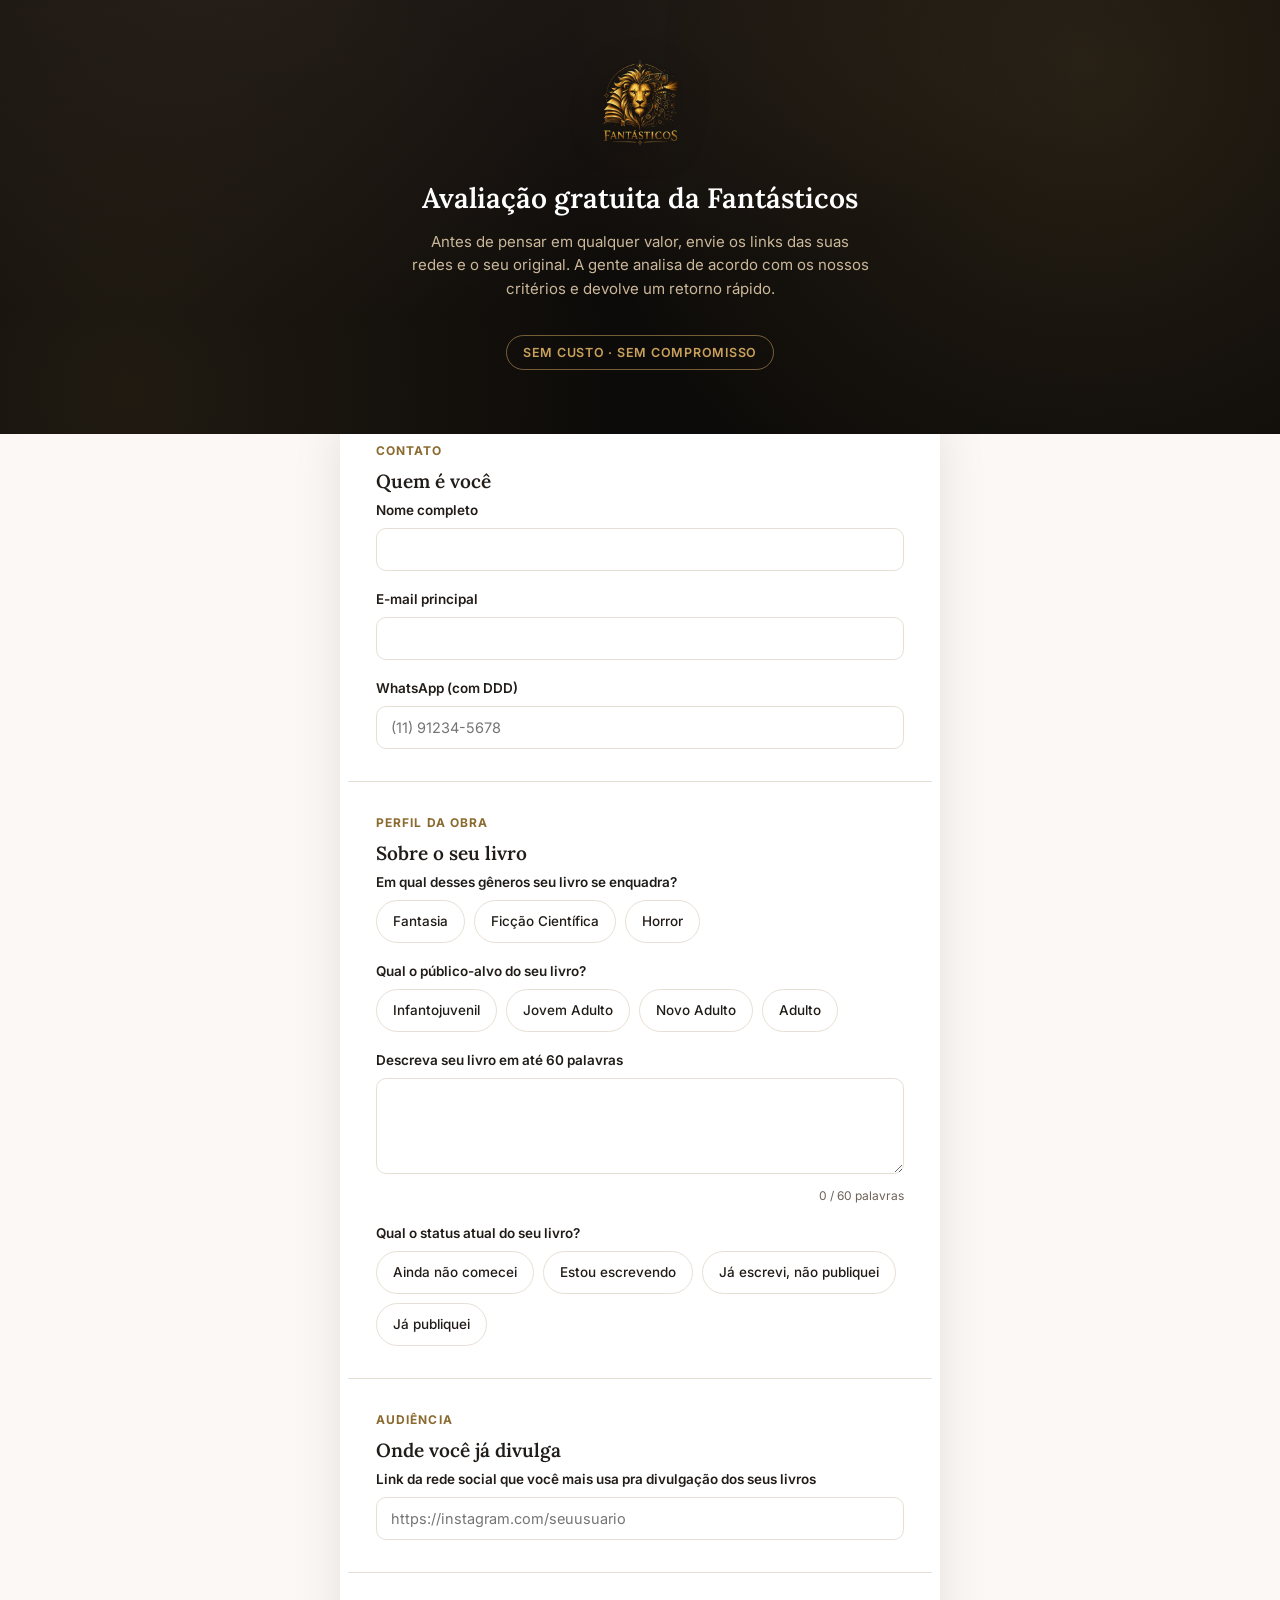
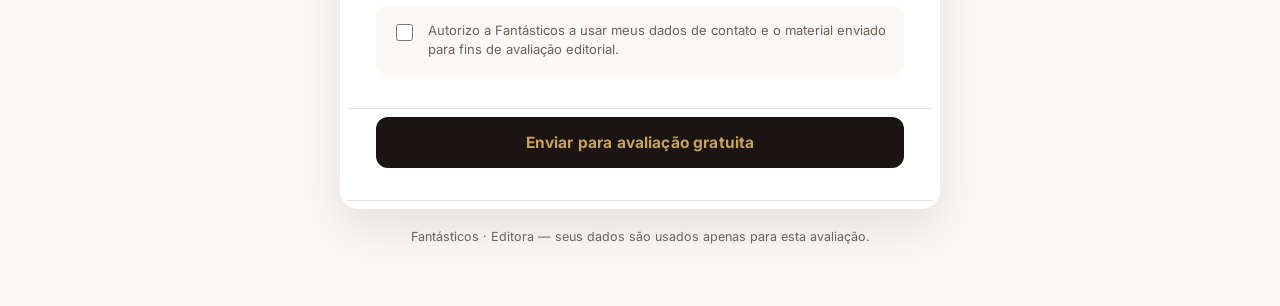
==== formulario-fantasticos.html @ 7248d21a "Add files via upload" ====
<!DOCTYPE html>
<html lang="pt-BR">
<head>
<meta charset="UTF-8">
<meta name="viewport" content="width=device-width, initial-scale=1.0">
<title>Fantásticos — Avaliação Gratuita</title>
<link rel="preconnect" href="https://fonts.googleapis.com">
<link rel="preconnect" href="https://fonts.gstatic.com" crossorigin>
<link href="https://fonts.googleapis.com/css2?family=Lora:ital,wght@0,500;0,600;0,700;1,500&family=Inter:wght@400;500;600;700&display=swap" rel="stylesheet">
<style>
  :root{
    --black:#1A1512;
    --black-deep:#0D0B09;
    --gold:#C9A15C;
    --gold-deep:#8A6A2F;
    --cream:#FBF8F6;
    --ink:#211C18;
    --muted:#6E6259;
    --line:#E7DFD5;
  }
  *{box-sizing:border-box;}
  html,body{margin:0;padding:0;}
  body{
    background:var(--cream);
    color:var(--ink);
    font-family:'Inter',sans-serif;
    line-height:1.55;
    -webkit-font-smoothing:antialiased;
  }
  h1,h2,h3{
    font-family:'Lora',serif;
    color:var(--ink);
    margin:0;
  }
  .hero{
    background:radial-gradient(120% 140% at 20% -10%, #241d18 0%, var(--black-deep) 60%);
    padding:56px 24px 64px;
    text-align:center;
    position:relative;
    overflow:hidden;
  }
  .hero::before{
    content:"";
    position:absolute; inset:0;
    background:
      radial-gradient(circle at 85% 15%, rgba(201,161,92,0.14), transparent 45%),
      radial-gradient(circle at 10% 90%, rgba(201,161,92,0.10), transparent 40%);
    pointer-events:none;
  }
  .hero img{
    width:96px; height:96px; object-fit:contain;
    position:relative; z-index:1;
    filter:drop-shadow(0 6px 18px rgba(0,0,0,0.45));
  }
  .hero h1{
    color:#fff; font-size:28px; font-weight:600;
    margin-top:18px; position:relative; z-index:1;
  }
  .hero p{
    color:#CBB89A; font-size:15px; margin-top:10px;
    max-width:460px; margin-left:auto; margin-right:auto;
    position:relative; z-index:1;
  }
  .hero .badge{
    display:inline-block; margin-top:20px; position:relative; z-index:1;
    border:1px solid rgba(201,161,92,0.55);
    color:var(--gold); font-size:12.5px; letter-spacing:0.06em;
    text-transform:uppercase; padding:7px 16px; border-radius:999px;
    font-weight:600;
  }

  .wrap{max-width:640px; margin:-32px auto 60px; padding:0 20px;}
  form{
    background:#fff; border-radius:18px;
    box-shadow:0 20px 50px rgba(20,14,10,0.10);
    padding:8px;
  }
  .section{padding:32px 28px; border-bottom:1px solid var(--line);}
  .section:last-of-type{border-bottom:none;}
  .eyebrow{
    font-size:12px; font-weight:700; letter-spacing:0.09em;
    text-transform:uppercase; color:var(--gold-deep); margin-bottom:6px;
  }
  .section h2{font-size:19px; font-weight:600; margin-bottom:4px;}
  .section .hint{color:var(--muted); font-size:13.5px; margin-bottom:18px;}

  .field{margin-bottom:18px;}
  .field:last-child{margin-bottom:0;}
  label.field-label{
    display:block; font-size:13.5px; font-weight:600;
    color:var(--ink); margin-bottom:7px;
  }
  input[type=text], input[type=email], input[type=tel], input[type=url], textarea{
    width:100%; border:1.5px solid var(--line); border-radius:10px;
    padding:12px 14px; font-family:'Inter',sans-serif; font-size:14.5px;
    color:var(--ink); background:#fff; transition:border-color .15s, box-shadow .15s;
  }
  input:focus, textarea:focus{
    outline:none; border-color:var(--gold);
    box-shadow:0 0 0 3px rgba(201,161,92,0.18);
  }
  textarea{resize:vertical; min-height:96px;}

  .word-count{font-size:12px; color:var(--muted); margin-top:6px; text-align:right;}
  .word-count.over{color:#B3432E; font-weight:600;}

  .chip-group{display:flex; flex-wrap:wrap; gap:9px;}
  .chip{
    position:relative;
  }
  .chip input{position:absolute; opacity:0; width:0; height:0;}
  .chip label{
    display:block; cursor:pointer; user-select:none;
    padding:10px 16px; border-radius:999px;
    border:1.5px solid var(--line); font-size:13.5px; font-weight:500;
    color:var(--ink); background:#fff; transition:all .15s;
  }
  .chip input:checked + label{
    background:var(--black); border-color:var(--black); color:var(--gold);
  }
  .chip label:hover{border-color:var(--gold-deep);}

  #upload-section{display:none;}
  input[type=file]{
    width:100%; border:1.5px dashed var(--line); border-radius:10px;
    padding:16px 14px; font-family:'Inter',sans-serif; font-size:13.5px;
    color:var(--muted); background:#FBF8F6;
  }

  .consent{
    display:flex; gap:12px; align-items:flex-start;
    background:var(--cream); border-radius:12px; padding:16px;
  }
  .consent input{margin-top:3px; width:17px; height:17px; accent-color:var(--gold-deep); flex-shrink:0;}
  .consent label{font-size:13px; color:var(--muted); line-height:1.5;}

  button[type=submit]{
    width:100%; background:var(--black); color:var(--gold);
    border:none; border-radius:12px; padding:16px; font-size:15.5px;
    font-weight:700; font-family:'Inter',sans-serif; cursor:pointer;
    transition:background .15s, transform .1s; letter-spacing:0.01em;
  }
  button[type=submit]:hover{background:#2b241e;}
  button[type=submit]:active{transform:scale(0.99);}
  button[type=submit]:disabled{opacity:0.6; cursor:not-allowed;}

  .footer-note{
    text-align:center; color:var(--muted); font-size:12.5px;
    margin-top:18px; padding:0 20px;
  }

  #status-msg{
    display:none; text-align:center; padding:48px 28px;
  }
  #status-msg.show{display:block;}
  #status-msg img{width:56px; height:56px; object-fit:contain; margin-bottom:18px;}
  #status-msg h2{font-size:21px; margin-bottom:10px;}
  #status-msg p{color:var(--muted); font-size:14.5px; max-width:400px; margin:0 auto;}
  #error-msg{
    display:none; background:#FBEAE6; border:1px solid #E3B7AA; color:#8C3A22;
    border-radius:10px; padding:12px 14px; font-size:13.5px; margin:0 28px 20px;
  }
  #error-msg.show{display:block;}

  @media (max-width:480px){
    .hero{padding:44px 18px 56px;}
    .section{padding:26px 20px;}
  }
</style>
</head>
<body>

  <div class="hero">
    <img src="[data-uri]" alt="Fantásticos">
    <h1>Avaliação gratuita da Fantásticos</h1>
    <p>Antes de pensar em qualquer valor, envie os links das suas redes e o seu original. A gente analisa de acordo com os nossos critérios e devolve um retorno rápido.</p>
    <span class="badge">Sem custo · Sem compromisso</span>
  </div>

  <div class="wrap">
    <form id="lead-form">

      <div id="error-msg"></div>

      <div class="section">
        <div class="eyebrow">Contato</div>
        <h2>Quem é você</h2>
        <div class="field">
          <label class="field-label" for="nome">Nome completo</label>
          <input type="text" id="nome" name="nome" required>
        </div>
        <div class="field">
          <label class="field-label" for="email">E-mail principal</label>
          <input type="email" id="email" name="email" required>
        </div>
        <div class="field">
          <label class="field-label" for="whatsapp">WhatsApp (com DDD)</label>
          <input type="tel" id="whatsapp" name="whatsapp" placeholder="(11) 91234-5678" required>
        </div>
      </div>

      <div class="section">
        <div class="eyebrow">Perfil da obra</div>
        <h2>Sobre o seu livro</h2>
        <div class="field">
          <label class="field-label">Em qual desses gêneros seu livro se enquadra?</label>
          <div class="chip-group" data-required="true" id="genero-group">
            <div class="chip"><input type="radio" name="genero" id="g1" value="Fantasia" required><label for="g1">Fantasia</label></div>
            <div class="chip"><input type="radio" name="genero" id="g2" value="Ficção Científica"><label for="g2">Ficção Científica</label></div>
            <div class="chip"><input type="radio" name="genero" id="g3" value="Horror"><label for="g3">Horror</label></div>
          </div>
        </div>
        <div class="field">
          <label class="field-label">Qual o público-alvo do seu livro?</label>
          <div class="chip-group" id="publico-group">
            <div class="chip"><input type="radio" name="publico" id="p1" value="Infantojuvenil" required><label for="p1">Infantojuvenil</label></div>
            <div class="chip"><input type="radio" name="publico" id="p2" value="Jovem Adulto"><label for="p2">Jovem Adulto</label></div>
            <div class="chip"><input type="radio" name="publico" id="p3" value="Novo Adulto"><label for="p3">Novo Adulto</label></div>
            <div class="chip"><input type="radio" name="publico" id="p4" value="Adulto"><label for="p4">Adulto</label></div>
          </div>
        </div>
        <div class="field">
          <label class="field-label" for="descricao">Descreva seu livro em até 60 palavras</label>
          <textarea id="descricao" name="descricao" required oninput="updateWordCount()"></textarea>
          <div class="word-count" id="word-count">0 / 60 palavras</div>
        </div>
        <div class="field">
          <label class="field-label">Qual o status atual do seu livro?</label>
          <div class="chip-group" id="status-group">
            <div class="chip"><input type="radio" name="status" id="s1" value="Ainda não comecei a escrever" required><label for="s1">Ainda não comecei</label></div>
            <div class="chip"><input type="radio" name="status" id="s2" value="Estou escrevendo"><label for="s2">Estou escrevendo</label></div>
            <div class="chip"><input type="radio" name="status" id="s3" value="Já escrevi, mas não publiquei"><label for="s3">Já escrevi, não publiquei</label></div>
            <div class="chip"><input type="radio" name="status" id="s4" value="Já publiquei"><label for="s4">Já publiquei</label></div>
          </div>
        </div>
      </div>

      <div class="section">
        <div class="eyebrow">Audiência</div>
        <h2>Onde você já divulga</h2>
        <div class="field">
          <label class="field-label" for="rede">Link da rede social que você mais usa pra divulgação dos seus livros</label>
          <input type="url" id="rede" name="rede" placeholder="https://instagram.com/seuusuario" required>
        </div>
      </div>

      <div class="section" id="upload-section">
        <div class="eyebrow">Envio</div>
        <h2>Seu original</h2>
        <div class="hint">Como seu livro já está escrito, envie o capítulo 1 pra gente começar a leitura.</div>
        <div class="field">
          <label class="field-label" for="arquivo">Capítulo 1 (PDF, Word ou imagem — até 15MB)</label>
          <input type="file" id="arquivo" name="arquivo" accept=".pdf,.doc,.docx,.txt">
        </div>
      </div>

      <div class="section">
        <div class="consent">
          <input type="checkbox" id="consentimento" name="consentimento" required>
          <label for="consentimento">Autorizo a Fantásticos a usar meus dados de contato e o material enviado para fins de avaliação editorial.</label>
        </div>
      </div>

      <div class="section" style="border-top:none; padding-top:8px;">
        <button type="submit" id="submit-btn">Enviar para avaliação gratuita</button>
      </div>

      <div id="status-msg">
        <img src="[data-uri]" alt="Fantásticos">
        <h2>Recebemos o seu material!</h2>
        <p>Nossa equipe vai analisar de acordo com os nossos critérios. Em breve você recebe um retorno pelo e-mail ou WhatsApp que você indicou.</p>
      </div>

    </form>
    <div class="footer-note">Fantásticos · Editora — seus dados são usados apenas para esta avaliação.</div>
  </div>

<script>
  const SCRIPT_URL = "COLE_AQUI_A_URL_DO_SEU_APPS_SCRIPT";

  const statusRadios = document.querySelectorAll('input[name="status"]');
  const uploadSection = document.getElementById('upload-section');
  statusRadios.forEach(r => r.addEventListener('change', () => {
    const show = (r.checked && (r.value === 'Já escrevi, mas não publiquei' || r.value === 'Já publiquei'));
    if (r.checked) {
      uploadSection.style.display = (r.value === 'Já escrevi, mas não publiquei' || r.value === 'Já publiquei') ? 'block' : 'none';
    }
  }));

  function updateWordCount(){
    const ta = document.getElementById('descricao');
    const words = ta.value.trim().length ? ta.value.trim().split(/\s+/) : [];
    const el = document.getElementById('word-count');
    el.textContent = words.length + ' / 60 palavras';
    el.classList.toggle('over', words.length > 60);
  }

  function fileToBase64(file){
    return new Promise((resolve, reject) => {
      const reader = new FileReader();
      reader.onload = () => resolve(reader.result.split(',')[1]);
      reader.onerror = reject;
      reader.readAsDataURL(file);
    });
  }

  document.getElementById('lead-form').addEventListener('submit', async function(e){
    e.preventDefault();
    const btn = document.getElementById('submit-btn');
    const errorBox = document.getElementById('error-msg');
    errorBox.classList.remove('show');

    if (SCRIPT_URL.indexOf('COLE_AQUI') !== -1) {
      errorBox.textContent = 'O formulário ainda não foi conectado ao Google Apps Script. Cole a URL do seu Web App na constante SCRIPT_URL do arquivo HTML.';
      errorBox.classList.add('show');
      return;
    }

    btn.disabled = true;
    btn.textContent = 'Enviando...';

    try{
      const data = {
        nome: document.getElementById('nome').value,
        email: document.getElementById('email').value,
        whatsapp: document.getElementById('whatsapp').value,
        genero: (document.querySelector('input[name="genero"]:checked')||{}).value || '',
        publico: (document.querySelector('input[name="publico"]:checked')||{}).value || '',
        descricao: document.getElementById('descricao').value,
        status: (document.querySelector('input[name="status"]:checked')||{}).value || '',
        rede: document.getElementById('rede').value,
        consentimento: document.getElementById('consentimento').checked,
        arquivoNome: '', arquivoTipo: '', arquivoBase64: ''
      };

      const fileInput = document.getElementById('arquivo');
      if (fileInput.files && fileInput.files[0]) {
        const file = fileInput.files[0];
        if (file.size > 15 * 1024 * 1024) {
          throw new Error('O arquivo passou de 15MB. Tente compactar ou enviar só o capítulo 1.');
        }
        data.arquivoNome = file.name;
        data.arquivoTipo = file.type;
        data.arquivoBase64 = await fileToBase64(file);
      }

      const resp = await fetch(SCRIPT_URL, {
        method: 'POST',
        body: JSON.stringify(data)
      });
      const result = await resp.json();

      if (!result.ok) throw new Error(result.error || 'Erro ao enviar. Tente novamente.');

      document.getElementById('lead-form').querySelectorAll('.section').forEach(s => s.style.display = 'none');
      document.getElementById('status-msg').classList.add('show');

    } catch(err){
      errorBox.textContent = 'Não deu pra enviar: ' + err.message + ' — tenta de novo em alguns segundos.';
      errorBox.classList.add('show');
      btn.disabled = false;
      btn.textContent = 'Enviar para avaliação gratuita';
    }
  });
</script>

</body>
</html>
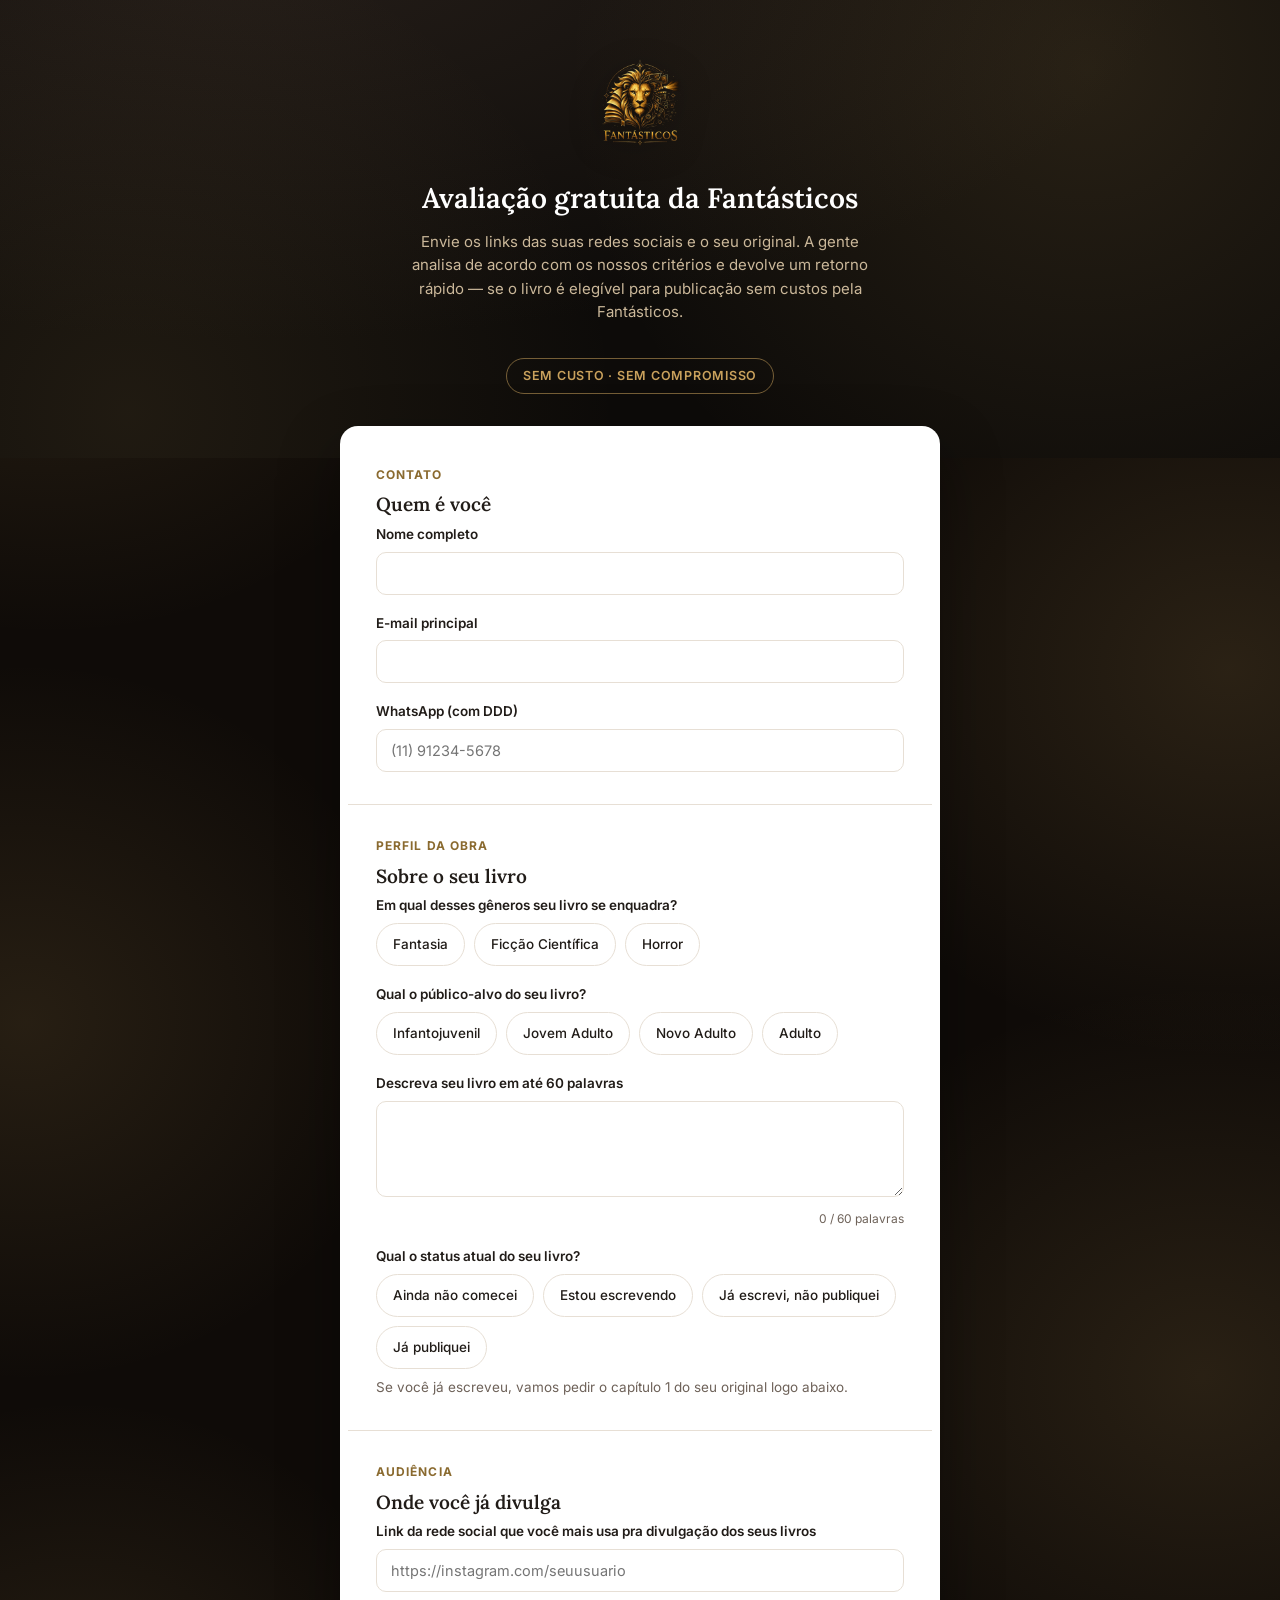
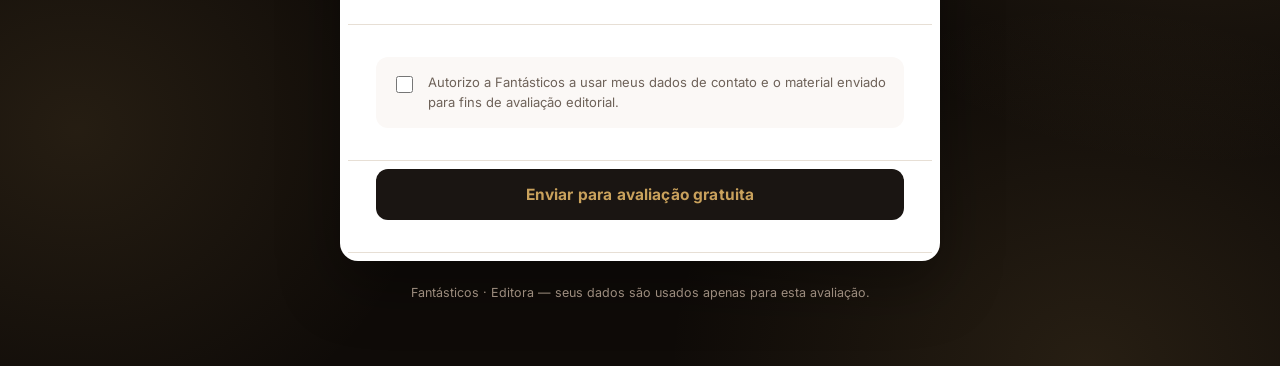
==== commit 2f0c8476: "Add files via upload" ====
--- a/formulario-fantasticos.html
+++ b/formulario-fantasticos.html
@@ -18,14 +18,27 @@
     --muted:#6E6259;
     --line:#E7DFD5;
   }
+  html{overflow-x:hidden;}
   *{box-sizing:border-box;}
   html,body{margin:0;padding:0;}
   body{
-    background:var(--cream);
+    background:
+      radial-gradient(900px 700px at 88% 2%, rgba(201,161,92,0.20), transparent 60%),
+      radial-gradient(700px 600px at 4% 14%, rgba(201,161,92,0.13), transparent 60%),
+      radial-gradient(750px 650px at 96% 34%, rgba(201,161,92,0.15), transparent 60%),
+      radial-gradient(650px 600px at 2% 52%, rgba(201,161,92,0.13), transparent 60%),
+      radial-gradient(750px 650px at 94% 70%, rgba(201,161,92,0.14), transparent 60%),
+      radial-gradient(600px 550px at 6% 88%, rgba(201,161,92,0.12), transparent 60%),
+      radial-gradient(700px 600px at 85% 100%, rgba(201,161,92,0.13), transparent 60%),
+      #0F0B08;
+    background-repeat:no-repeat;
     color:var(--ink);
     font-family:'Inter',sans-serif;
     line-height:1.55;
     -webkit-font-smoothing:antialiased;
+    position:relative;
+    overflow-x:hidden;
+    width:100%;
   }
   h1,h2,h3{
     font-family:'Lora',serif;
@@ -69,10 +82,10 @@
     font-weight:600;
   }
 
-  .wrap{max-width:640px; margin:-32px auto 60px; padding:0 20px;}
+  .wrap{max-width:640px; margin:-32px auto 0; padding:0 20px; position:relative; z-index:1;}
   form{
     background:#fff; border-radius:18px;
-    box-shadow:0 20px 50px rgba(20,14,10,0.10);
+    box-shadow:0 24px 60px rgba(0,0,0,0.35);
     padding:8px;
   }
   .section{padding:32px 28px; border-bottom:1px solid var(--line);}
@@ -145,8 +158,8 @@
   button[type=submit]:disabled{opacity:0.6; cursor:not-allowed;}
 
   .footer-note{
-    text-align:center; color:var(--muted); font-size:12.5px;
-    margin-top:18px; padding:0 20px;
+    text-align:center; color:#9C8C7E; font-size:12.5px;
+    margin-top:22px; padding:0 20px 64px; position:relative; z-index:1;
   }
 
   #status-msg{
@@ -173,7 +186,7 @@
   <div class="hero">
     <img src="[data-uri]" alt="Fantásticos">
     <h1>Avaliação gratuita da Fantásticos</h1>
-    <p>Antes de pensar em qualquer valor, envie os links das suas redes e o seu original. A gente analisa de acordo com os nossos critérios e devolve um retorno rápido.</p>
+    <p>Envie os links das suas redes sociais e o seu original. A gente analisa de acordo com os nossos critérios e devolve um retorno rápido — se o livro é elegível para publicação sem custos pela Fantásticos.</p>
     <span class="badge">Sem custo · Sem compromisso</span>
   </div>
 
@@ -232,6 +245,7 @@
             <div class="chip"><input type="radio" name="status" id="s3" value="Já escrevi, mas não publiquei"><label for="s3">Já escrevi, não publiquei</label></div>
             <div class="chip"><input type="radio" name="status" id="s4" value="Já publiquei"><label for="s4">Já publiquei</label></div>
           </div>
+          <div class="hint" style="margin-top:8px; margin-bottom:0;" id="status-hint">Se você já escreveu, vamos pedir o capítulo 1 do seu original logo abaixo.</div>
         </div>
       </div>
 
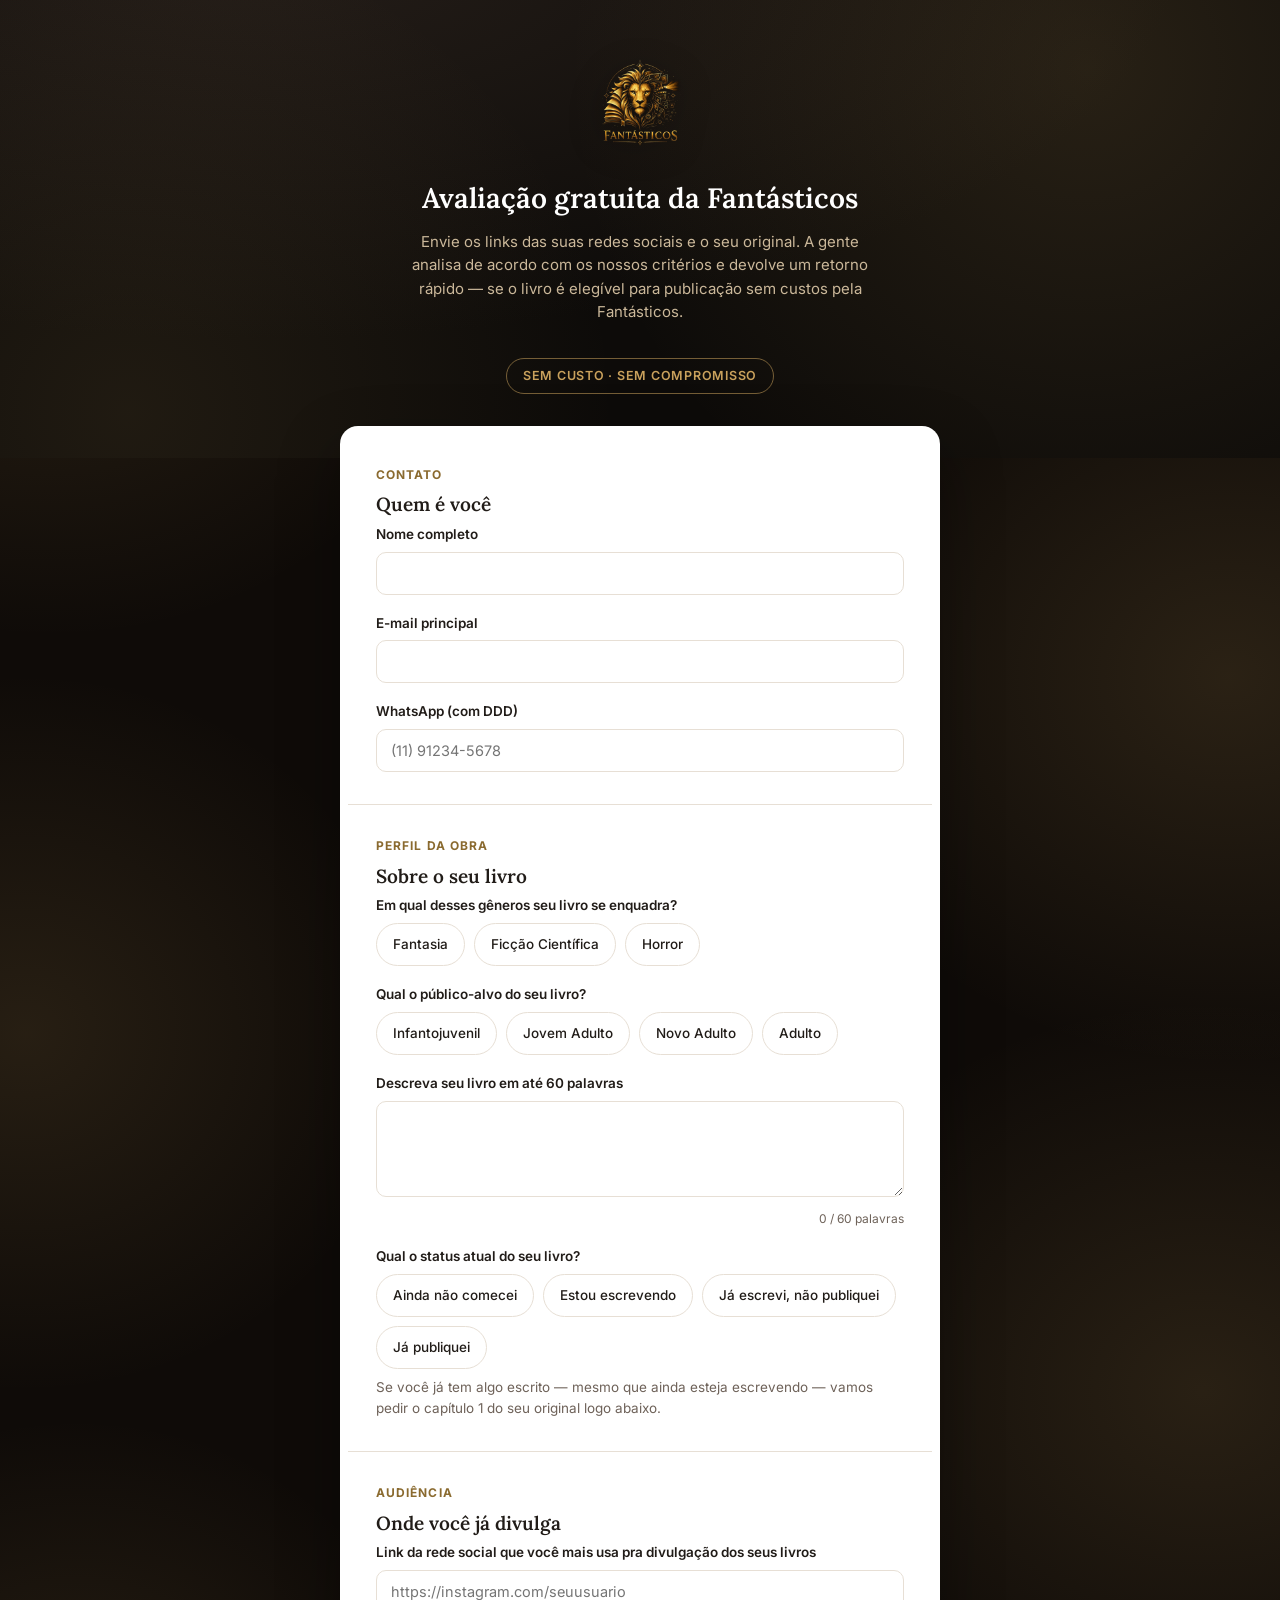
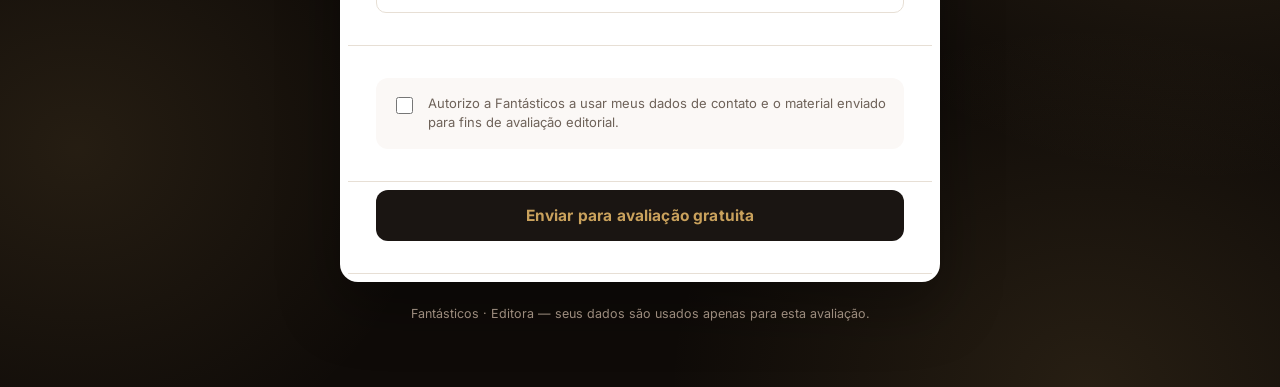
==== commit cd15d0ec: "Add files via upload" ====
--- a/formulario-fantasticos.html
+++ b/formulario-fantasticos.html
@@ -245,7 +245,7 @@
             <div class="chip"><input type="radio" name="status" id="s3" value="Já escrevi, mas não publiquei"><label for="s3">Já escrevi, não publiquei</label></div>
             <div class="chip"><input type="radio" name="status" id="s4" value="Já publiquei"><label for="s4">Já publiquei</label></div>
           </div>
-          <div class="hint" style="margin-top:8px; margin-bottom:0;" id="status-hint">Se você já escreveu, vamos pedir o capítulo 1 do seu original logo abaixo.</div>
+          <div class="hint" style="margin-top:8px; margin-bottom:0;" id="status-hint">Se você já tem algo escrito — mesmo que ainda esteja escrevendo — vamos pedir o capítulo 1 do seu original logo abaixo.</div>
         </div>
       </div>
 
@@ -280,7 +280,7 @@
       </div>
 
       <div id="status-msg">
-        <img src="[data-uri]" alt="Fantásticos">
+        <img src="[data-uri]